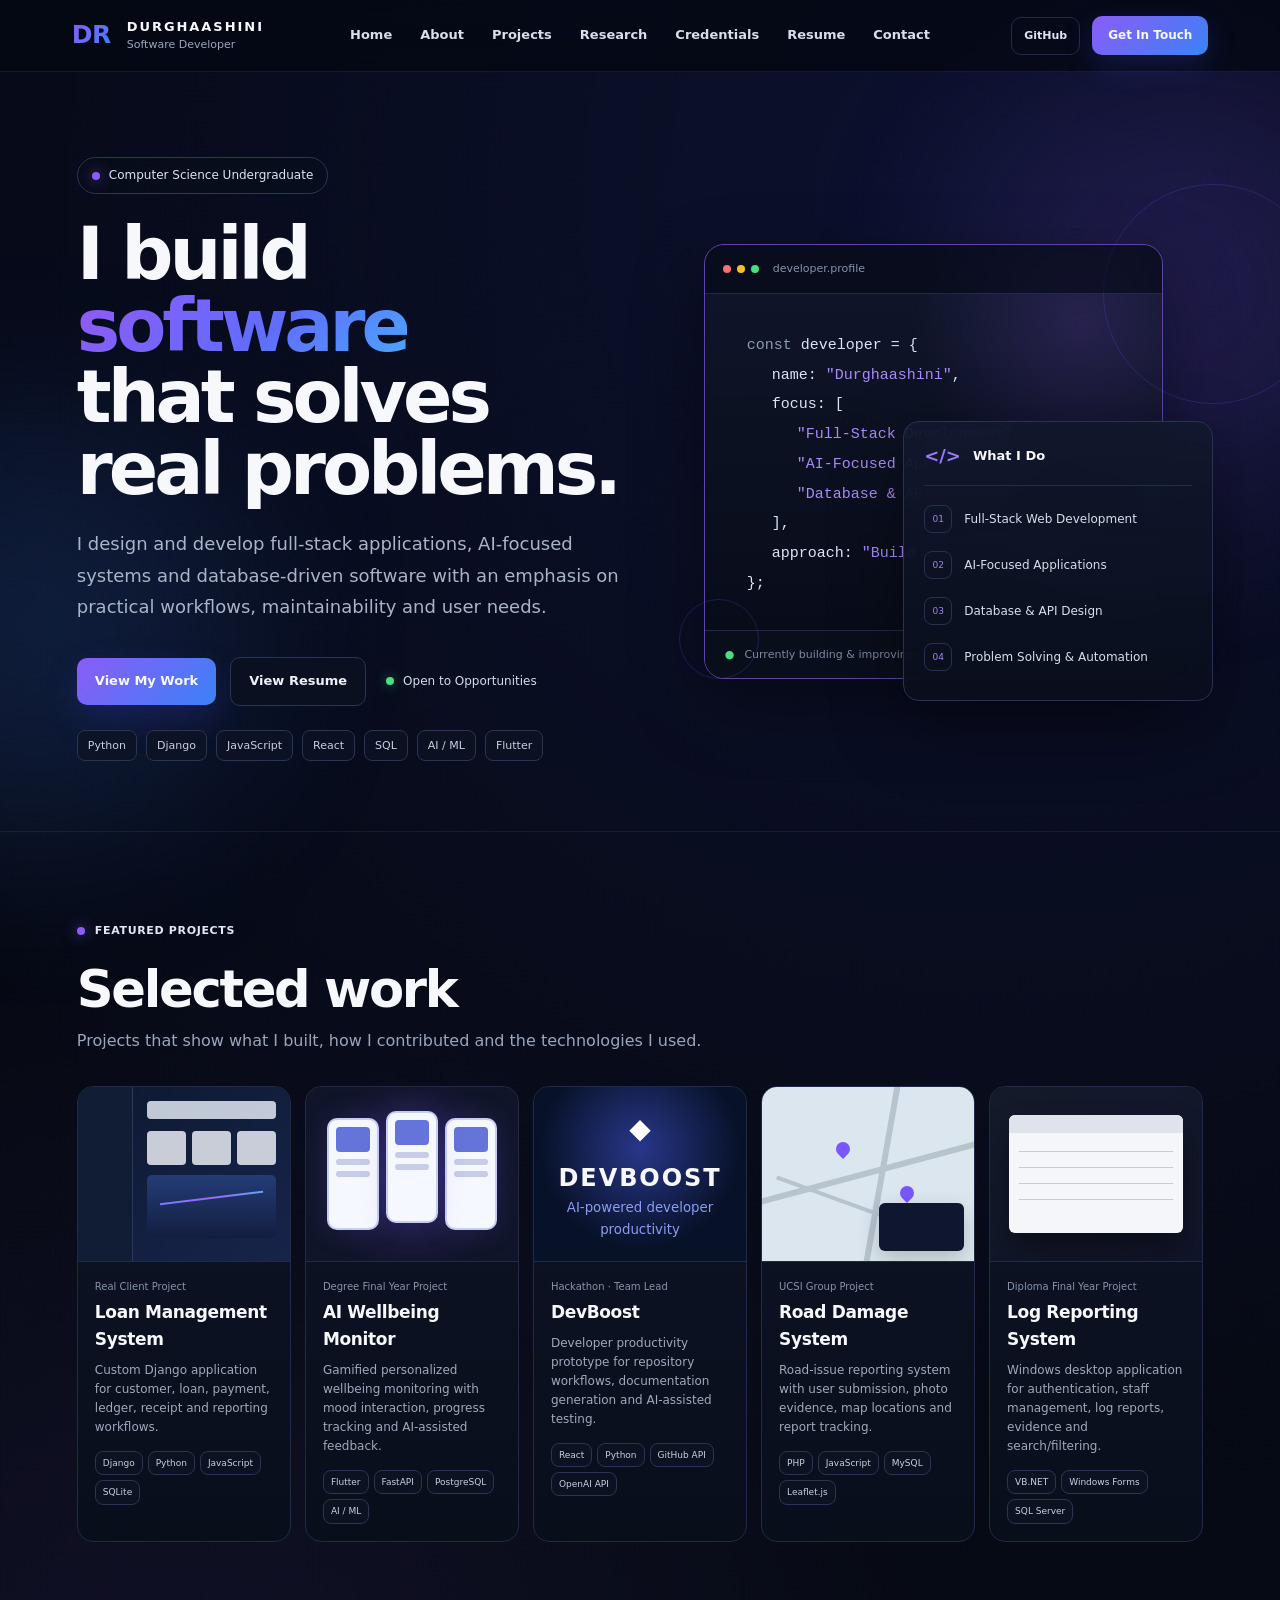
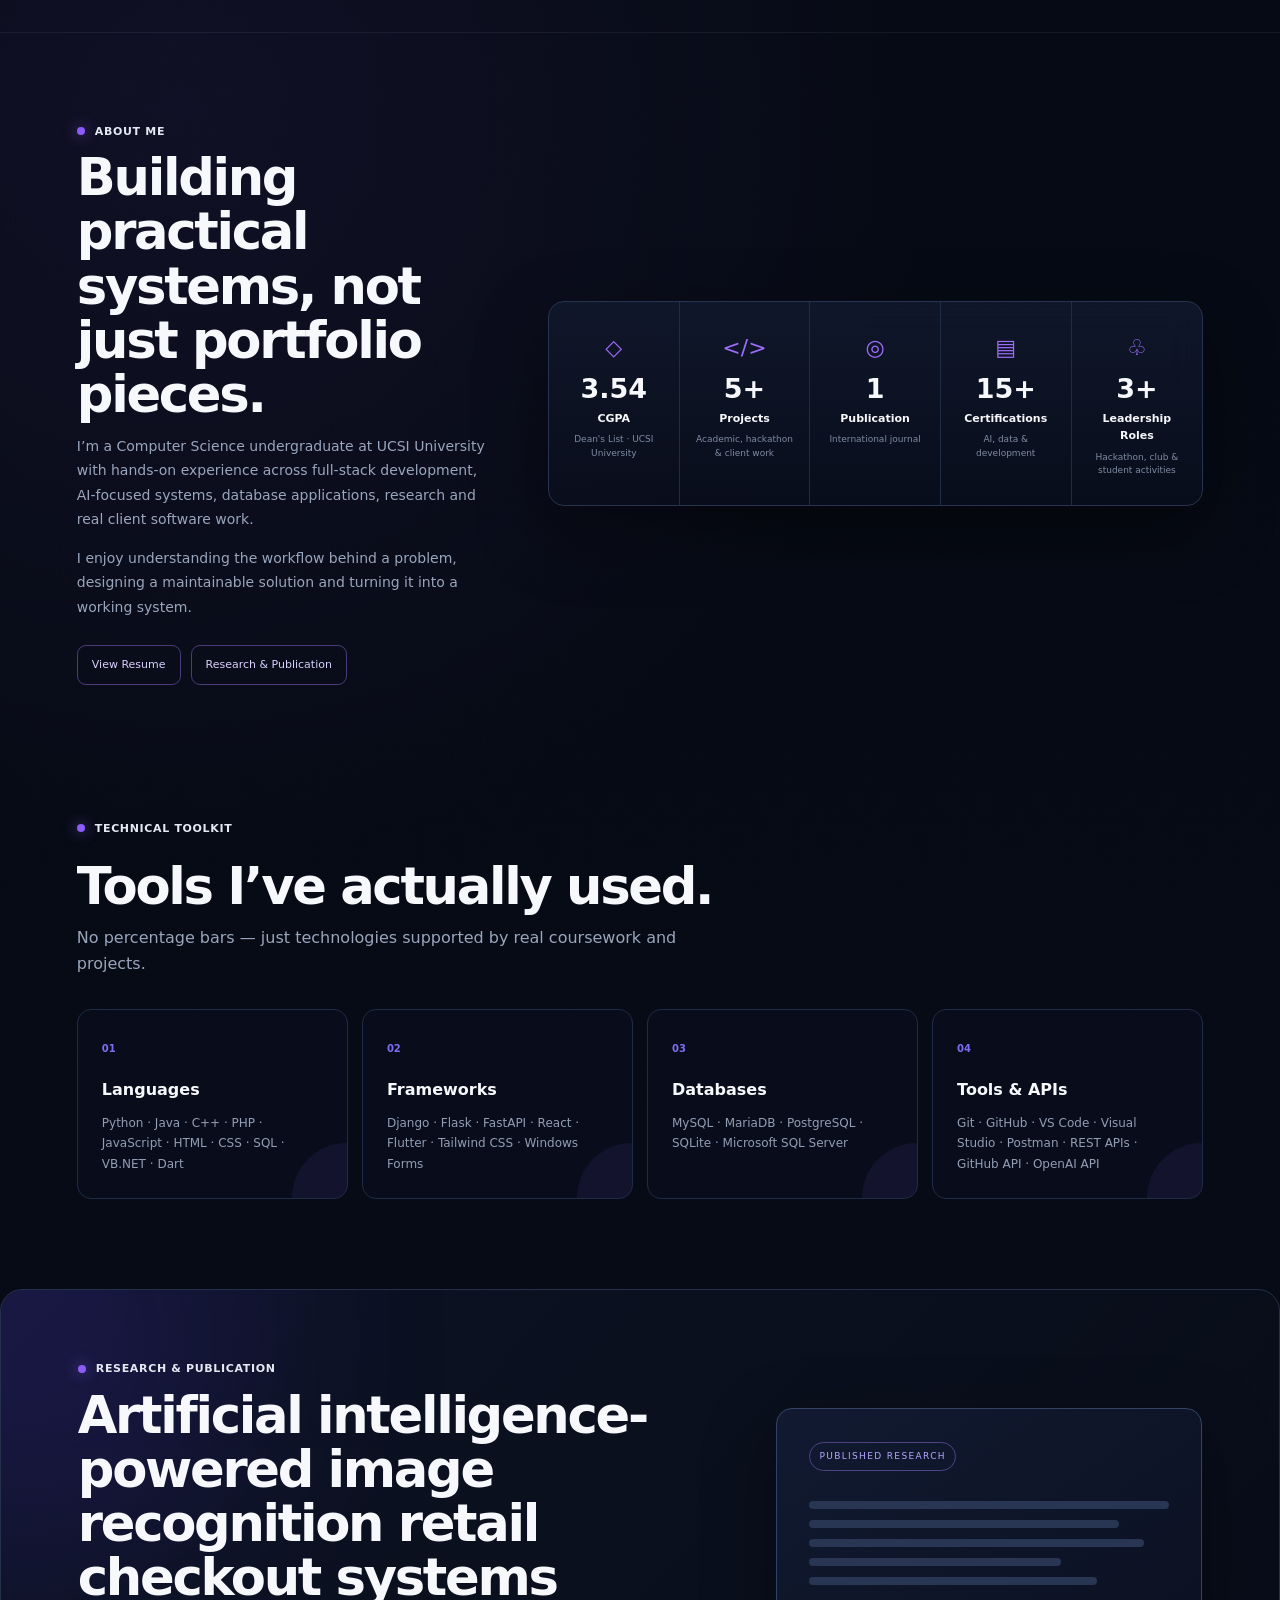
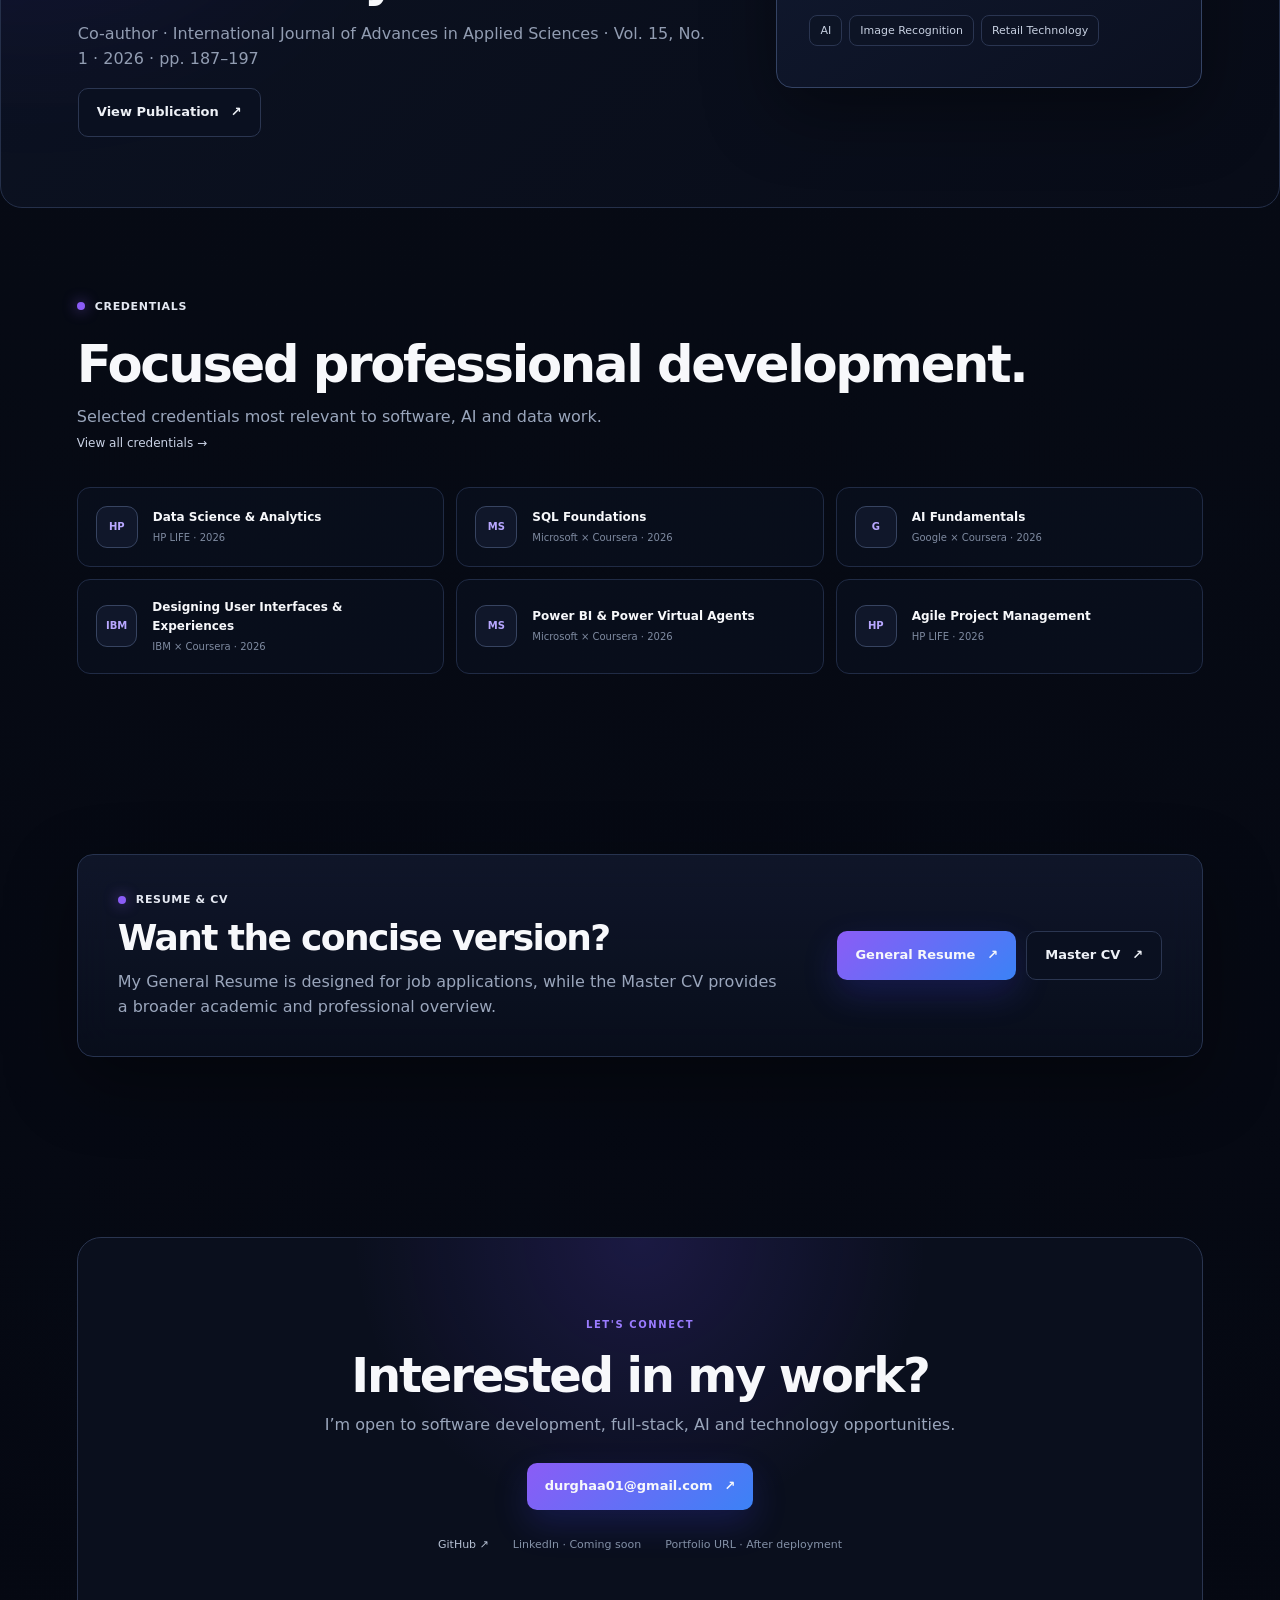
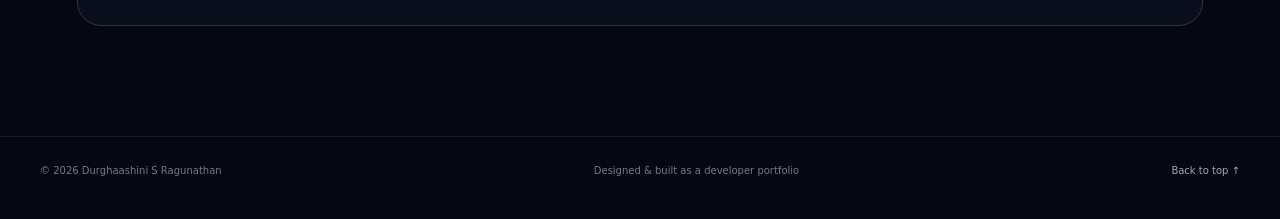
==== index.html @ 5150bbd0 "Add files via upload" ====
<!DOCTYPE html>
<html lang="en">
<head>
  <meta charset="UTF-8" />
  <meta name="viewport" content="width=device-width, initial-scale=1.0" />
  <meta name="description" content="Durghaashini S Ragunathan — software developer portfolio focused on full-stack development, AI and practical systems." />
  <title>Durghaashini S Ragunathan | Software Developer</title>
  <link rel="stylesheet" href="styles.css" />
</head>
<body>
  <div class="page-grid" aria-hidden="true"></div>
  <div class="glow glow-one" aria-hidden="true"></div>
  <div class="glow glow-two" aria-hidden="true"></div>

  <header class="site-header">
    <a class="brand" href="#top"><span class="brand-mark">DR</span><span class="brand-copy"><strong>DURGHAASHINI</strong><small>Software Developer</small></span></a>
    <button class="menu-toggle" type="button" aria-expanded="false" aria-controls="main-nav">Menu</button>
    <nav id="main-nav" class="main-nav">
      <a href="index.html#top">Home</a>
      <a href="index.html#about">About</a>
      <a href="index.html#projects">Projects</a>
      <a href="research-credentials.html">Research</a>
      <a href="research-credentials.html#credentials">Credentials</a>
      <a href="index.html#resume">Resume</a>
      <a href="index.html#contact">Contact</a>
    </nav>
    <div class="header-actions"><a class="icon-link" href="https://github.com/Durghaa01" target="_blank" rel="noreferrer">GitHub</a><a class="cta-small" href="#contact">Get In Touch</a></div>
  </header>

  <main id="top">
    <section class="hero section">
      <div class="hero-copy">
        <div class="status-pill"><span class="status-dot"></span>Computer Science Undergraduate</div>
        <h1>I build <span>software</span><br />that solves real problems.</h1>
        <p class="hero-lead">I design and develop full-stack applications, AI-focused systems and database-driven software with an emphasis on practical workflows, maintainability and user needs.</p>
        <div class="hero-actions"><a class="button primary" href="#projects">View My Work</a><a class="button secondary" href="#resume">View Resume</a><div class="availability"><span class="availability-dot"></span>Open to Opportunities</div></div>
        <div class="hero-tags"><span>Python</span><span>Django</span><span>JavaScript</span><span>React</span><span>SQL</span><span>AI / ML</span><span>Flutter</span></div>
      </div>
      <div class="hero-visual">
        <div class="terminal-card">
          <div class="terminal-bar"><div class="terminal-dots"><i></i><i></i><i></i></div><span>developer.profile</span></div>
          <div class="terminal-content"><p><span class="code-muted">const</span> developer = &#123;</p><p class="indent">name: <span class="code-string">"Durghaashini"</span>,</p><p class="indent">focus: [</p><p class="indent-2"><span class="code-string">"Full-Stack Development"</span>,</p><p class="indent-2"><span class="code-string">"AI-Focused Applications"</span>,</p><p class="indent-2"><span class="code-string">"Database & API Design"</span></p><p class="indent">],</p><p class="indent">approach: <span class="code-string">"Build for real workflows"</span></p><p>&#125;;</p></div>
          <div class="terminal-footer"><span class="terminal-prompt">●</span><span>Currently building & improving</span></div>
        </div>
        <div class="what-i-do glass-card"><div class="card-title-row"><span class="code-icon">&lt;/&gt;</span><strong>What I Do</strong></div><ul><li><span>01</span> Full-Stack Web Development</li><li><span>02</span> AI-Focused Applications</li><li><span>03</span> Database & API Design</li><li><span>04</span> Problem Solving & Automation</li></ul></div>
        <div class="mini-orbit orbit-a"></div><div class="mini-orbit orbit-b"></div>
      </div>
    </section>

    <section id="projects" class="section projects-section">
      <div class="section-kicker"><span class="dot"></span>FEATURED PROJECTS</div>
      <div class="section-title-row"><div><h2>Selected work</h2><p>Projects that show what I built, how I contributed and the technologies I used.</p></div></div>
      <div class="project-strip">
        <article class="project-card featured-card">
          <a class="card-overlay" href="loan-management-case-study.html" aria-label="Open Loan Management System case study"></a><div class="project-preview dashboard-preview"><div class="mock-sidebar"></div><div class="mock-main"><div class="mock-topbar"></div><div class="mock-row"><span></span><span></span><span></span></div><div class="mock-chart"></div></div></div><div class="project-body"><div class="project-type">Real Client Project</div><h3>Loan Management System</h3><p>Custom Django application for customer, loan, payment, ledger, receipt and reporting workflows.</p><div class="chips"><span>Django</span><span>Python</span><span>JavaScript</span><span>SQLite</span></div></div></article>
        <article class="project-card">
          <a class="card-overlay" href="fyp-wellbeing-case-study.html" aria-label="Open AI Wellbeing Monitor case study"></a><div class="project-preview mobile-preview"><div class="phone one"><div></div><span></span><span></span></div><div class="phone two"><div></div><span></span><span></span></div><div class="phone three"><div></div><span></span><span></span></div></div><div class="project-body"><div class="project-type">Degree Final Year Project</div><h3>AI Wellbeing Monitor</h3>
<p>Gamified personalized wellbeing monitoring with mood interaction, progress tracking and AI-assisted feedback.</p><div class="chips"><span>Flutter</span><span>FastAPI</span><span>PostgreSQL</span><span>AI / ML</span></div></div></article>
        <article class="project-card">
          <a class="card-overlay" href="devboost-case-study.html" aria-label="Open DevBoost case study"></a><div class="project-preview devboost-preview"><span class="rocket">◆</span><strong>DEVBOOST</strong><small>AI-powered developer productivity</small></div><div class="project-body"><div class="project-type">Hackathon · Team Lead</div><h3>DevBoost</h3><p>Developer productivity prototype for repository workflows, documentation generation and AI-assisted testing.</p><div class="chips"><span>React</span><span>Python</span><span>GitHub API</span><span>OpenAI API</span></div></div></article>
        <article class="project-card">
          <a class="card-overlay" href="road-damage-case-study.html" aria-label="Open Road Damage System case study"></a><div class="project-preview map-preview"><div class="road r1"></div><div class="road r2"></div><div class="road r3"></div><div class="pin p1"></div><div class="pin p2"></div><div class="map-panel"></div></div><div class="project-body"><div class="project-type">UCSI Group Project</div><h3>Road Damage System</h3><p>Road-issue reporting system with user submission, photo evidence, map locations and report tracking.</p><div class="chips"><span>PHP</span><span>JavaScript</span><span>MySQL</span><span>Leaflet.js</span></div></div></article>
        <article class="project-card">
          <a class="card-overlay" href="log-reporting-case-study.html" aria-label="Open Log Reporting System case study"></a><div class="project-preview desktop-preview"><div class="window"><div class="window-top"></div><div class="window-table"><i></i><i></i><i></i><i></i></div></div></div><div class="project-body"><div class="project-type">Diploma Final Year Project</div><h3>Log Reporting System</h3><p>Windows desktop application for authentication, staff management, log reports, evidence and search/filtering.</p><div class="chips"><span>VB.NET</span><span>Windows Forms</span><span>SQL Server</span></div></div></article>
      </div>
    </section>

    <section id="about" class="section about-section"><div class="about-copy"><div class="section-kicker"><span class="dot"></span>ABOUT ME</div><h2>Building practical systems, not just portfolio pieces.</h2><p>I’m a Computer Science undergraduate at UCSI University with hands-on experience across full-stack development, AI-focused systems, database applications, research and real client software work.</p><p>I enjoy understanding the workflow behind a problem, designing a maintainable solution and turning it into a working system.</p><div class="about-actions"><a class="outline-link" href="#resume">View Resume</a><a class="outline-link" href="research-credentials.html">Research & Publication</a></div></div><div class="stats-panel glass-card"><div class="stat"><span class="stat-icon">◇</span><strong>3.54</strong><b>CGPA</b><small>Dean's List · UCSI University</small></div><div class="stat"><span class="stat-icon">&lt;/&gt;</span><strong>5+</strong><b>Projects</b><small>Academic, hackathon & client work</small></div><div class="stat"><span class="stat-icon">◎</span><strong>1</strong><b>Publication</b><small>International journal</small></div><div class="stat"><span class="stat-icon">▤</span><strong>15+</strong><b>Certifications</b><small>AI, data & development</small></div><div class="stat"><span class="stat-icon">♧</span><strong>3+</strong><b>Leadership Roles</b><small>Hackathon, club & student activities</small></div></div></section>

    <section class="section skills-section"><div class="section-kicker"><span class="dot"></span>TECHNICAL TOOLKIT</div><div class="section-title-row"><div><h2>Tools I’ve actually used.</h2><p>No percentage bars — just technologies supported by real coursework and projects.</p></div></div><div class="skill-grid"><article class="skill-card"><span class="skill-number">01</span><h3>Languages</h3><p>Python · Java · C++ · PHP · JavaScript · HTML · CSS · SQL · VB.NET · Dart</p></article><article class="skill-card"><span class="skill-number">02</span><h3>Frameworks</h3><p>Django · Flask · FastAPI · React · Flutter · Tailwind CSS · Windows Forms</p></article><article class="skill-card"><span class="skill-number">03</span><h3>Databases</h3><p>MySQL · MariaDB · PostgreSQL · SQLite · Microsoft SQL Server</p></article><article class="skill-card"><span class="skill-number">04</span><h3>Tools & APIs</h3><p>Git · GitHub · VS Code · Visual Studio · Postman · REST APIs · GitHub API · OpenAI API</p></article></div></section>

    <section id="research" class="section research-section"><div class="research-glow"></div><div class="research-copy"><div class="section-kicker"><span class="dot"></span>RESEARCH & PUBLICATION</div><h2>Artificial intelligence-powered image recognition retail checkout systems</h2><p>Co-author · International Journal of Advances in Applied Sciences · Vol. 15, No. 1 · 2026 · pp. 187–197</p><a class="button secondary" href="https://doi.org/10.11591/ijaas.v15.i1.pp187-197" target="_blank" rel="noreferrer">View Publication <span>↗</span></a></div><div class="research-card"><span class="paper-label">PUBLISHED RESEARCH</span><div class="paper-lines"><i></i><i></i><i></i><i></i><i></i></div><div class="paper-meta"><span>AI</span><span>Image Recognition</span><span>Retail Technology</span></div></div></section>

    <section id="credentials" class="section credentials-section"><div class="section-kicker"><span class="dot"></span>CREDENTIALS</div><div class="section-title-row"><div><h2>Focused professional development.</h2><p>Selected credentials most relevant to software, AI and data work.</p><a class="text-link" href="research-credentials.html">View all credentials →</a></div></div><div class="credential-grid"><article><span class="credential-mark">HP</span><div><strong>Data Science & Analytics</strong><small>HP LIFE · 2026</small></div></article><article><span class="credential-mark">MS</span><div><strong>SQL Foundations</strong><small>Microsoft × Coursera · 2026</small></div></article><article><span class="credential-mark">G</span><div><strong>AI Fundamentals</strong><small>Google × Coursera · 2026</small></div></article><article><span class="credential-mark">IBM</span><div><strong>Designing User Interfaces & Experiences</strong><small>IBM × Coursera · 2026</small></div></article><article><span class="credential-mark">MS</span><div><strong>Power BI & Power Virtual Agents</strong><small>Microsoft × Coursera · 2026</small></div></article><article><span class="credential-mark">HP</span><div><strong>Agile Project Management</strong><small>HP LIFE · 2026</small></div></article></div></section>

    <section id="resume" class="section resume-section"><div class="resume-panel glass-card"><div><div class="section-kicker"><span class="dot"></span>RESUME & CV</div><h2>Want the concise version?</h2><p>My General Resume is designed for job applications, while the Master CV provides a broader academic and professional overview.</p></div><div class="resume-actions"><a class="button primary" href="assets/Durghaashini-General-Resume.pdf" target="_blank" rel="noreferrer">General Resume <span>↗</span></a><a class="button secondary" href="assets/Durghaashini-Master-CV.pdf" target="_blank" rel="noreferrer">Master CV <span>↗</span></a></div></div></section>

    <section id="contact" class="section contact-section"><div class="contact-card"><span class="contact-kicker">LET'S CONNECT</span><h2>Interested in my work?</h2><p>I’m open to software development, full-stack, AI and technology opportunities.</p><a class="button primary" href="mailto:durghaa01@gmail.com">durghaa01@gmail.com <span>↗</span></a><div class="contact-links"><a href="https://github.com/Durghaa01" target="_blank" rel="noreferrer">GitHub ↗</a><span>LinkedIn · Coming soon</span><span>Portfolio URL · After deployment</span></div></div></section>
  </main>
  <footer><span>© 2026 Durghaashini S Ragunathan</span><span>Designed & built as a developer portfolio</span><a href="#top">Back to top ↑</a></footer>
  <script src="script.js"></script>
</body>
</html>
---- styles.css ----
:root{--bg:#060914;--panel:#0d1425;--line:#202b45;--text:#f7f8fb;--muted:#9aa6bc;--purple:#8b5cf6;--blue:#3b82f6;--green:#4ade80;--shadow:0 25px 70px rgba(0,0,0,.38)}
*{box-sizing:border-box}html{scroll-behavior:smooth}body{margin:0;min-height:100vh;color:var(--text);background:radial-gradient(circle at 78% 4%,rgba(65,83,255,.12),transparent 26%),radial-gradient(circle at 14% 34%,rgba(139,92,246,.08),transparent 22%),linear-gradient(180deg,#050812 0%,#070b15 55%,#050812 100%);font-family:Inter,ui-sans-serif,system-ui,-apple-system,BlinkMacSystemFont,"Segoe UI",sans-serif;line-height:1.6;overflow-x:hidden}a{color:inherit}::selection{background:rgba(139,92,246,.35)}
.page-grid{position:fixed;inset:0;pointer-events:none;opacity:.22;z-index:-3;background-image:linear-gradient(rgba(255,255,255,.025) 1px,transparent 1px),linear-gradient(90deg,rgba(255,255,255,.025) 1px,transparent 1px);background-size:44px 44px;mask-image:linear-gradient(to bottom,transparent,#000 18%,#000 75%,transparent)}.glow{position:fixed;width:420px;height:420px;border-radius:50%;filter:blur(100px);opacity:.16;z-index:-2;pointer-events:none}.glow-one{right:-120px;top:80px;background:var(--purple)}.glow-two{left:-180px;bottom:60px;background:var(--blue)}
.site-header{position:sticky;top:0;z-index:50;display:grid;grid-template-columns:1fr auto 1fr;align-items:center;gap:28px;padding:16px clamp(24px,5.6vw,90px);background:rgba(5,8,18,.78);backdrop-filter:blur(20px);border-bottom:1px solid rgba(148,163,184,.12)}.brand{display:flex;align-items:center;gap:12px;text-decoration:none;width:max-content}.brand-mark{font-weight:900;font-size:25px;letter-spacing:-.08em;background:linear-gradient(135deg,var(--purple),var(--blue));-webkit-background-clip:text;background-clip:text;color:transparent}.brand-copy{display:flex;flex-direction:column;line-height:1.1}.brand-copy strong{font-size:13px;letter-spacing:.15em}.brand-copy small{font-size:11px;color:var(--muted);margin-top:5px}.main-nav{display:flex;align-items:center;gap:28px}.main-nav a{position:relative;text-decoration:none;color:#d9deea;font-size:13px;font-weight:600}.main-nav a:hover,.main-nav a.active{color:#fff}.main-nav a.active::after{content:"";position:absolute;left:0;right:0;bottom:-17px;height:2px;border-radius:2px;background:linear-gradient(90deg,var(--purple),var(--blue))}.header-actions{display:flex;justify-content:flex-end;align-items:center;gap:12px}.icon-link{width:38px;height:38px;border:1px solid var(--line);border-radius:10px;display:grid;place-items:center;text-decoration:none;color:#dce3f2;font-size:11px;font-weight:800}.cta-small{padding:10px 16px;border-radius:10px;text-decoration:none;font-size:12px;font-weight:700;background:linear-gradient(135deg,var(--purple),var(--blue));box-shadow:0 10px 30px rgba(74,92,255,.2)}.menu-toggle{display:none;color:#fff;background:transparent;border:1px solid var(--line);border-radius:9px;padding:8px 12px}
.section{max-width:1400px;margin:auto;padding:90px clamp(24px,6vw,96px)}.hero{min-height:720px;display:grid;grid-template-columns:minmax(0,1.05fr) minmax(440px,.95fr);gap:75px;align-items:center;padding-top:85px;padding-bottom:70px}.status-pill{width:max-content;display:flex;align-items:center;gap:9px;border:1px solid #2c3854;border-radius:999px;padding:8px 14px;color:#dce4f4;font-size:12px;background:rgba(10,15,29,.58)}.status-dot,.availability-dot,.dot{display:inline-block;width:8px;height:8px;border-radius:50%;background:var(--purple);box-shadow:0 0 14px rgba(139,92,246,.75)}.availability-dot{background:var(--green);box-shadow:0 0 12px rgba(74,222,128,.5)}.hero h1{font-size:clamp(55px,5.7vw,88px);line-height:.98;letter-spacing:-.055em;max-width:840px;margin:24px 0;font-weight:850}.hero h1 span{background:linear-gradient(135deg,#8b5cf6 10%,#606dff 58%,#4aa8ff);-webkit-background-clip:text;background-clip:text;color:transparent}.hero-lead{max-width:680px;font-size:18px;line-height:1.75;color:#aab4c7;margin:0}.hero-actions{display:flex;align-items:center;flex-wrap:wrap;gap:14px;margin:34px 0 24px}.button{display:inline-flex;align-items:center;gap:12px;justify-content:center;padding:13px 18px;border-radius:10px;text-decoration:none;font-size:13px;font-weight:750;transition:.25s ease}.button:hover{transform:translateY(-2px)}.button.primary{background:linear-gradient(135deg,var(--purple),var(--blue));box-shadow:0 14px 35px rgba(70,70,255,.2)}.button.secondary{border:1px solid #2b3651;background:#0a1020;color:#eef1f7}.availability{display:flex;align-items:center;gap:9px;margin-left:6px;font-size:12px;color:#d6dceb}.hero-tags{display:flex;gap:9px;flex-wrap:wrap}.hero-tags span,.chips span,.paper-meta span{border:1px solid #2a3551;background:rgba(13,20,37,.78);border-radius:8px;padding:6px 10px;font-size:11px;color:#c7d0e1}
.hero-visual{position:relative;min-height:520px}.terminal-card{position:absolute;inset:45px 40px 40px 0;border:1px solid #5c45a6;border-radius:20px;background:linear-gradient(180deg,rgba(17,23,43,.94),rgba(7,11,23,.98));box-shadow:var(--shadow),inset 0 1px rgba(255,255,255,.04);overflow:hidden}.terminal-card::before{content:"";position:absolute;inset:0;background:radial-gradient(circle at 82% 18%,rgba(139,92,246,.18),transparent 32%),linear-gradient(135deg,transparent 65%,rgba(59,130,246,.07));pointer-events:none}.terminal-bar{position:relative;z-index:1;display:flex;align-items:center;gap:14px;padding:15px 18px;border-bottom:1px solid #202c46;background:rgba(4,8,20,.6);font-size:11px;color:#8794aa}.terminal-dots{display:flex;gap:6px}.terminal-dots i{width:8px;height:8px;border-radius:50%;display:block;background:#33405b}.terminal-dots i:nth-child(1){background:#f87171}.terminal-dots i:nth-child(2){background:#fbbf24}.terminal-dots i:nth-child(3){background:#4ade80}.terminal-content{position:relative;z-index:1;padding:36px 42px;color:#dbe5f7;font:500 15px/1.85 ui-monospace,SFMono-Regular,Menlo,Consolas,monospace}.terminal-content p{margin:2px 0}.indent{padding-left:25px}.indent-2{padding-left:50px}.code-muted{color:#8c9bb7}.code-string{color:#a78bfa}.terminal-footer{position:absolute;left:0;right:0;bottom:0;padding:15px 20px;border-top:1px solid #202c46;background:#090e1b;color:#7d8aa1;font-size:11px;display:flex;gap:10px}.terminal-prompt{color:var(--green)}.what-i-do{position:absolute;right:-10px;bottom:18px;width:310px;padding:20px;z-index:2}.glass-card{background:linear-gradient(180deg,rgba(17,24,44,.9),rgba(9,14,28,.88));border:1px solid #27334f;border-radius:16px;box-shadow:var(--shadow);backdrop-filter:blur(18px)}.card-title-row{display:flex;align-items:center;gap:12px;padding-bottom:14px;border-bottom:1px solid #222c43;font-size:13px}.code-icon{font-size:18px;color:#9b79ff;font-weight:900}.what-i-do ul{list-style:none;padding:10px 0 0;margin:0}.what-i-do li{display:flex;align-items:center;gap:12px;padding:9px 0;font-size:12px;color:#d8deea}.what-i-do li span{display:grid;place-items:center;width:28px;height:28px;border-radius:8px;border:1px solid #26324d;color:#9d87ef;font-size:9px}.mini-orbit{position:absolute;border:1px solid rgba(121,82,255,.22);border-radius:50%;pointer-events:none}.orbit-a{width:220px;height:220px;right:-120px;top:-15px}.orbit-b{width:80px;height:80px;left:-25px;bottom:40px}
.section-kicker{display:flex;align-items:center;gap:10px;color:#e4e8f2;font-size:11px;font-weight:800;letter-spacing:.06em}.section-title-row{display:flex;justify-content:space-between;gap:40px;align-items:end;margin:12px 0 32px}.section-title-row h2,.about-copy h2,.research-copy h2,.resume-panel h2,.contact-card h2{font-size:clamp(34px,4vw,54px);line-height:1.06;letter-spacing:-.045em;margin:10px 0 12px}.section-title-row p,.about-copy p,.resume-panel p,.contact-card p{color:var(--muted);max-width:660px;margin:0}.text-link{font-size:12px;text-decoration:none;color:#c9d2e5;white-space:nowrap}.text-link span{color:#a78bfa}.projects-section{border-top:1px solid rgba(148,163,184,.10)}.project-strip{display:grid;grid-template-columns:repeat(5,minmax(250px,1fr));gap:14px;overflow-x:auto;padding-bottom:12px;scrollbar-color:#34415f transparent}.project-card{min-width:0;border:1px solid #202b45;border-radius:16px;overflow:hidden;background:linear-gradient(180deg,#0d1425,#090e1b);transition:.25s ease}.project-card:hover{transform:translateY(-5px);border-color:#3d4f79;box-shadow:0 20px 50px rgba(0,0,0,.3)}.project-preview{height:175px;position:relative;overflow:hidden;border-bottom:1px solid #202b45;background:#0d1424}.project-body{padding:17px}.project-type{font-size:10px;color:#8794aa;margin-bottom:4px}.project-body h3{font-size:17px;margin:0 0 8px;letter-spacing:-.02em}.project-body p{font-size:12px;line-height:1.58;color:#9fa9bb;margin:0;min-height:57px}.chips{display:flex;gap:5px;flex-wrap:wrap;margin-top:14px}.chips span{padding:4px 7px;font-size:9px}
.dashboard-preview{display:flex;background:linear-gradient(145deg,#0d1930,#17244a)}.mock-sidebar{width:26%;background:#111d34;border-right:1px solid #293958}.mock-main{padding:14px;flex:1}.mock-topbar{height:18px;background:#eef4ff;border-radius:4px;opacity:.8;margin-bottom:12px}.mock-row{display:grid;grid-template-columns:repeat(3,1fr);gap:6px}.mock-row span{height:34px;border-radius:4px;background:#f7f9ff;opacity:.8}.mock-chart{height:63px;margin-top:10px;border-radius:5px;background:linear-gradient(180deg,#243c76,#121e3f);position:relative}.mock-chart:after{content:"";position:absolute;left:10%;right:10%;top:22px;height:2px;background:linear-gradient(90deg,#6e7fff,#a065ff,#5aa4ff);transform:skewY(-7deg)}.mobile-preview{display:flex;align-items:center;justify-content:center;gap:7px;background:radial-gradient(circle,#2d245f,#11152a 70%)}.phone{width:52px;height:112px;border:2px solid #c5cdf3;border-radius:10px;background:#f6f8ff;padding:7px;box-shadow:0 0 30px rgba(113,93,255,.15)}.phone.two{transform:translateY(-7px)}.phone div{height:25px;background:#6574d8;border-radius:4px;margin-bottom:7px}.phone span{display:block;height:6px;background:#c7cce8;border-radius:3px;margin:6px 0}.devboost-preview{display:flex;flex-direction:column;align-items:center;justify-content:center;background:radial-gradient(circle at 50% 35%,#28378a,#071127 65%);text-align:center}.devboost-preview strong{font-size:24px;letter-spacing:.08em}.devboost-preview small{color:#8c9cf0}.rocket{color:#fff;font-size:28px;margin-bottom:7px}.map-preview{background:#dce6ee}.road{position:absolute;background:#b7c4cd}.r1{width:120%;height:6px;left:-10%;top:48%;transform:rotate(-15deg)}.r2{width:6px;height:130%;left:55%;top:-15%;transform:rotate(10deg)}.r3{width:90%;height:4px;left:4%;top:70%;transform:rotate(20deg)}.pin{position:absolute;width:14px;height:14px;border-radius:50% 50% 50% 0;background:#7857ff;transform:rotate(-45deg)}.p1{left:35%;top:32%}.p2{left:65%;top:57%}.map-panel{position:absolute;right:10px;bottom:10px;width:85px;height:48px;border-radius:6px;background:#0e1630;box-shadow:0 8px 22px rgba(0,0,0,.2)}.desktop-preview{display:grid;place-items:center;background:linear-gradient(145deg,#141a2a,#101529)}.window{width:82%;height:68%;background:#f4f6fa;border-radius:6px;box-shadow:0 18px 30px rgba(0,0,0,.35);overflow:hidden}.window-top{height:18px;background:#dfe4ec}.window-table{padding:10px}.window-table i{display:block;height:9px;border-bottom:1px solid #c5ccd7;margin-bottom:7px}
.about-section{display:grid;grid-template-columns:.9fr 1.4fr;gap:50px;align-items:center;border-top:1px solid rgba(148,163,184,.10)}.about-copy p{font-size:14px;line-height:1.75;margin-bottom:14px}.about-actions{display:flex;gap:10px;flex-wrap:wrap;margin-top:26px}.outline-link{padding:10px 14px;border:1px solid #4b3b7b;color:#d9d1ff;border-radius:9px;text-decoration:none;font-size:11px}.stats-panel{display:grid;grid-template-columns:repeat(5,1fr);padding:0;overflow:hidden}.stat{text-align:center;padding:28px 16px;border-right:1px solid #202b45}.stat:last-child{border-right:0}.stat-icon{color:#9d6cf9;font-size:22px;display:block;margin-bottom:9px}.stat strong{font-size:27px;display:block;line-height:1.1}.stat b{font-size:11px;display:block;margin:6px 0}.stat small{font-size:9px;color:#7f8ca2;display:block;line-height:1.45}.skills-section{padding-top:45px}.skill-grid{display:grid;grid-template-columns:repeat(4,1fr);gap:14px}.skill-card{position:relative;padding:24px;border:1px solid #202b45;border-radius:14px;background:rgba(11,17,32,.64);overflow:hidden}.skill-card:after{content:"";position:absolute;width:110px;height:110px;right:-55px;bottom:-55px;border-radius:50%;background:rgba(139,92,246,.08)}.skill-number{color:#7d6df0;font-size:10px;font-weight:800}.skill-card h3{font-size:16px;margin:18px 0 10px}.skill-card p{font-size:12px;color:#929eb3;line-height:1.7;margin:0}
.research-section{position:relative;display:grid;grid-template-columns:1.2fr .8fr;gap:60px;align-items:center;border:1px solid #25304a;border-radius:22px;padding-top:70px;padding-bottom:70px;background:linear-gradient(135deg,rgba(13,20,37,.95),rgba(8,12,24,.98));overflow:hidden}.research-glow{position:absolute;width:420px;height:420px;border-radius:50%;left:-180px;top:-160px;background:#633aff;filter:blur(120px);opacity:.18}.research-copy{position:relative;z-index:1}.research-copy p{color:#929db2;max-width:700px}.research-card{position:relative;z-index:1;min-height:280px;border:1px solid #344364;border-radius:16px;padding:32px;background:linear-gradient(145deg,#111a31,#0b1020);box-shadow:var(--shadow)}.paper-label{display:inline-block;font-size:9px;letter-spacing:.15em;color:#b6a7ff;border:1px solid #514282;border-radius:999px;padding:6px 9px}.paper-lines{margin:30px 0}.paper-lines i{display:block;height:8px;background:#293653;border-radius:4px;margin:11px 0}.paper-lines i:nth-child(2){width:86%}.paper-lines i:nth-child(3){width:93%}.paper-lines i:nth-child(4){width:70%}.paper-lines i:nth-child(5){width:80%}.paper-meta{display:flex;gap:7px;flex-wrap:wrap}.credential-grid{display:grid;grid-template-columns:repeat(3,1fr);gap:12px}.credential-grid article{display:flex;align-items:center;gap:15px;padding:18px;border:1px solid #202b45;border-radius:13px;background:rgba(11,17,32,.68)}.credential-mark{width:42px;height:42px;border:1px solid #374461;border-radius:11px;display:grid;place-items:center;font-size:10px;font-weight:850;color:#b8a7ff;background:#10172a}.credential-grid strong,.credential-grid small{display:block}.credential-grid strong{font-size:12px}.credential-grid small{font-size:10px;color:#7f8ba1;margin-top:3px}.resume-panel{display:flex;justify-content:space-between;gap:45px;align-items:center;padding:36px 40px}.resume-panel h2{font-size:36px}.resume-actions{display:flex;gap:10px;flex-wrap:wrap;justify-content:flex-end}.contact-section{padding-bottom:110px}.contact-card{text-align:center;padding:72px 30px;border:1px solid #2a3550;border-radius:24px;background:radial-gradient(circle at 50% 0,rgba(111,75,255,.17),transparent 42%),#0a0f1d}.contact-kicker{font-size:10px;font-weight:850;letter-spacing:.16em;color:#9b7cff}.contact-card h2{font-size:48px;margin-top:14px}.contact-card p{margin:0 auto 25px}.contact-links{display:flex;justify-content:center;gap:24px;flex-wrap:wrap;margin-top:26px;font-size:11px;color:#8390a6}.contact-links a{text-decoration:none;color:#b6c0d3}footer{max-width:1280px;margin:auto;padding:26px 40px 40px;border-top:1px solid rgba(148,163,184,.12);display:flex;justify-content:space-between;gap:20px;font-size:10px;color:#6f7b91}footer a{text-decoration:none;color:#9ea9bd}
@media(max-width:1180px){.site-header{grid-template-columns:1fr auto}.main-nav{display:none;position:absolute;top:69px;left:18px;right:18px;padding:20px;background:#0a1020;border:1px solid #26324b;border-radius:14px;flex-direction:column;align-items:flex-start;box-shadow:var(--shadow)}.main-nav.open{display:flex}.main-nav a.active::after{display:none}.menu-toggle{display:block}.header-actions{display:none}.hero{grid-template-columns:1fr;gap:30px}.hero-visual{min-height:500px}.project-strip{grid-template-columns:repeat(5,290px)}.stats-panel{grid-template-columns:repeat(5,minmax(125px,1fr));overflow-x:auto}.skill-grid{grid-template-columns:1fr 1fr}.research-section{grid-template-columns:1fr}.credential-grid{grid-template-columns:1fr 1fr}}
@media(max-width:760px){.site-header{padding:14px 20px}.brand-copy strong{font-size:11px}.brand-copy small{font-size:9px}.section{padding:72px 22px}.hero{min-height:auto;padding-top:65px}.hero h1{font-size:52px}.hero-lead{font-size:15px}.availability{width:100%;margin-left:0}.hero-visual{min-height:430px}.terminal-card{inset:20px 0 80px}.terminal-content{padding:26px 22px;font-size:12px}.what-i-do{right:8px;bottom:0;width:270px}.project-strip{grid-template-columns:repeat(5,275px);margin-right:-22px}.section-title-row{align-items:flex-start;flex-direction:column}.about-section{grid-template-columns:1fr}.stats-panel{grid-template-columns:repeat(5,135px);margin-right:-22px}.skill-grid,.credential-grid{grid-template-columns:1fr}.research-section{border-radius:0;border-left:0;border-right:0;padding-left:22px;padding-right:22px}.resume-panel{flex-direction:column;align-items:flex-start;padding:28px 24px}.resume-actions{justify-content:flex-start}.contact-card{padding:52px 20px}.contact-card h2{font-size:38px}footer{padding:25px 22px 35px;flex-direction:column}}


/* v10 final polish */
.project-link{
  display:inline-flex;align-items:center;gap:8px;margin-top:15px;
  color:#d9d3ff;text-decoration:none;font-size:11px;font-weight:750;
}
.project-link span{color:#9f7cff;transition:transform .2s ease}
.project-link:hover span{transform:translateX(3px)}
.project-card:focus-within{outline:2px solid rgba(139,92,246,.6);outline-offset:2px}
.button:focus-visible,.main-nav a:focus-visible,.project-link:focus-visible,
.outline-link:focus-visible,.text-link:focus-visible,.cta-small:focus-visible,
.icon-link:focus-visible{
  outline:2px solid #a78bfa;outline-offset:3px
}
@media(max-width:1180px){
  .project-strip{scroll-snap-type:x proximity}
  .project-card{scroll-snap-align:start}
}
@media(max-width:760px){
  .hero-actions .button{min-width:145px}
  .hero-tags{max-width:100%}
  .what-i-do{width:min(275px,82vw)}
  .section-title-row .text-link{white-space:normal}
  .project-body p{min-height:0}
  .stats-panel{scroll-snap-type:x mandatory}
  .stat{scroll-snap-align:start}
  .contact-links{row-gap:10px}
}
@media(prefers-reduced-motion:reduce){
  html{scroll-behavior:auto}
  *,*::before,*::after{animation:none!important;transition:none!important}
}


/* v11 requested final edits */

/* Prevent the R in DR from being clipped. */
.brand-mark{
  display:inline-block;
  min-width:42px;
  padding:1px 4px 1px 0;
  letter-spacing:-0.02em;
  line-height:1.15;
  overflow:visible;
}

/* Full GitHub word instead of GH. */
.icon-link{
  width:auto;
  min-width:64px;
  padding:0 12px;
}

/* Entire project card is the link. */
.project-card{
  position:relative;
  cursor:pointer;
}
.card-overlay{
  position:absolute;
  inset:0;
  z-index:10;
  border-radius:inherit;
}
.card-overlay:focus-visible{
  outline:2px solid #a78bfa;
  outline-offset:3px;
}
.project-link{display:none!important;}

/* Display all projects normally instead of a horizontal scrolling strip. */
.project-strip{
  display:grid;
  grid-template-columns:repeat(5,minmax(0,1fr));
  gap:14px;
  overflow:visible;
  padding-bottom:0;
}

@media(max-width:1180px){
  .project-strip{
    grid-template-columns:repeat(2,minmax(0,1fr));
    overflow:visible;
    scroll-snap-type:none;
  }
  .project-card{min-width:0}
}
@media(max-width:760px){
  .project-strip{
    grid-template-columns:1fr;
    margin-right:0;
    overflow:visible;
  }
}
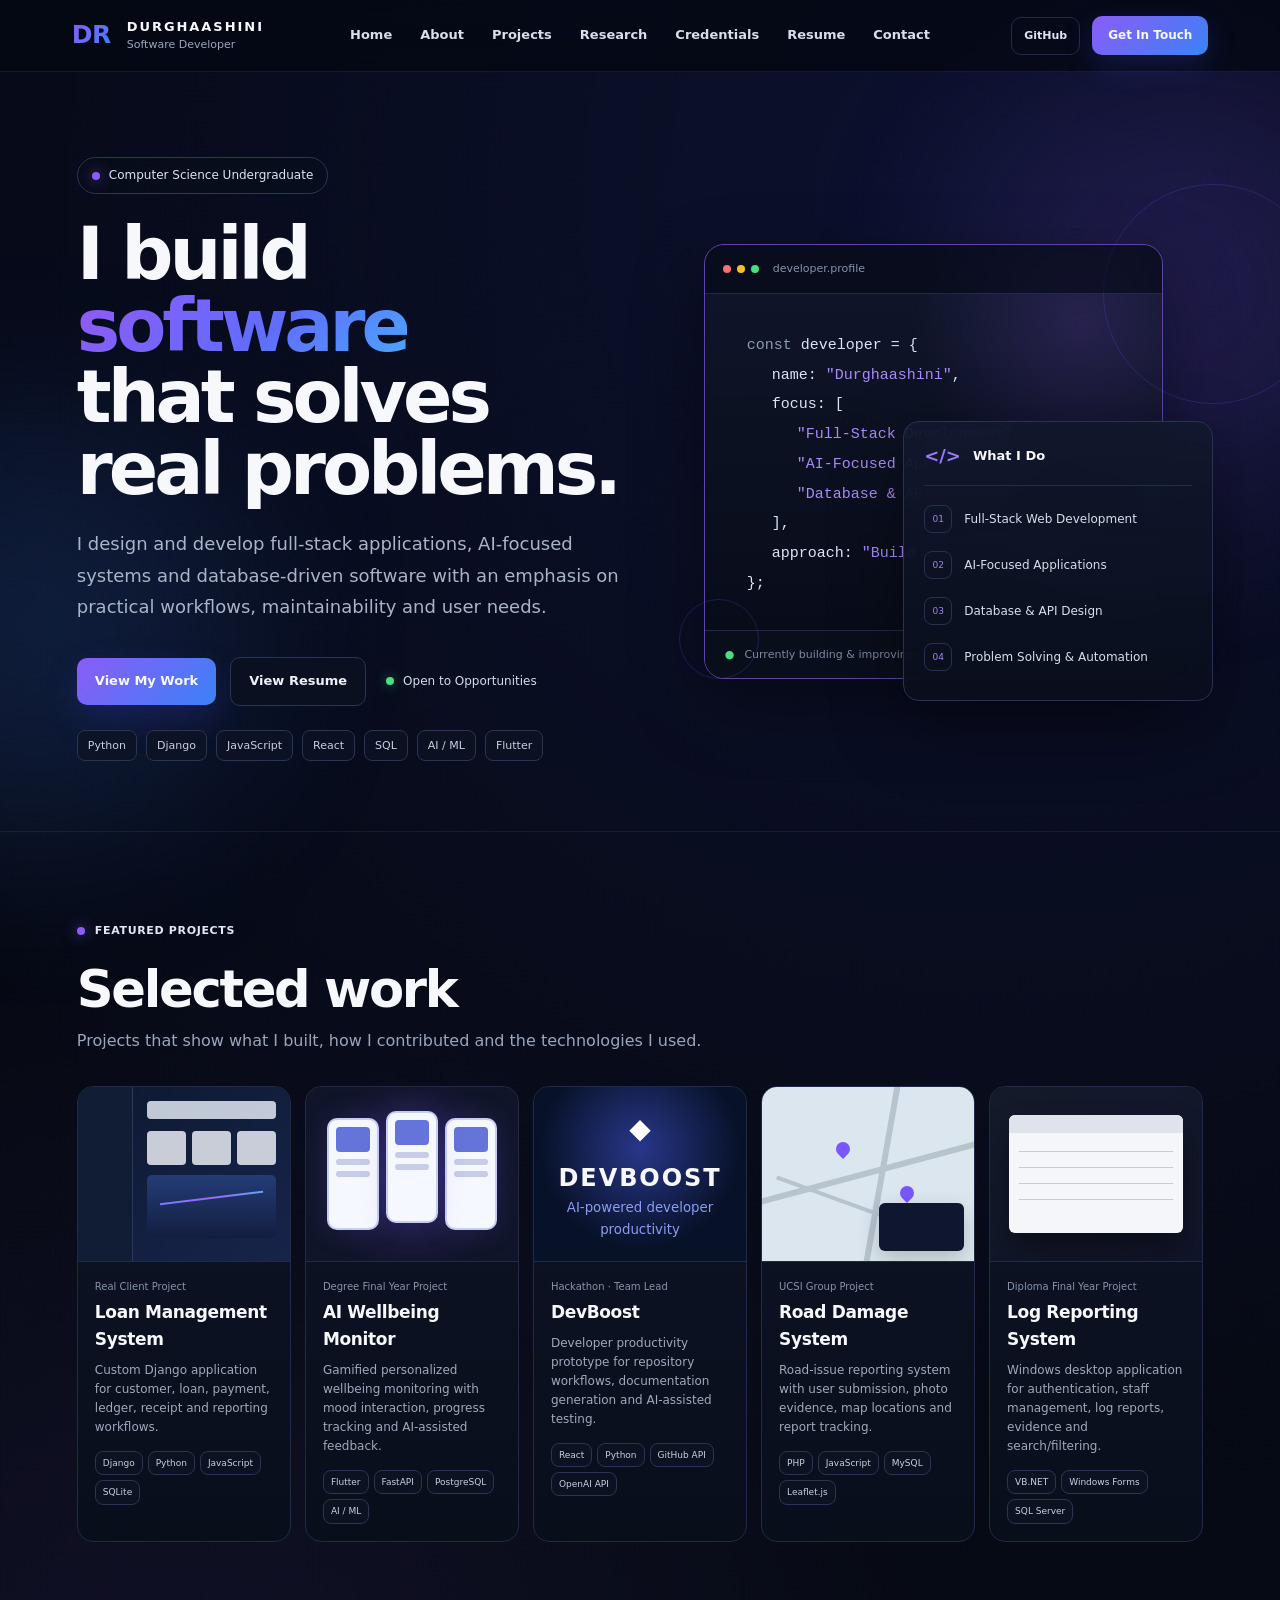
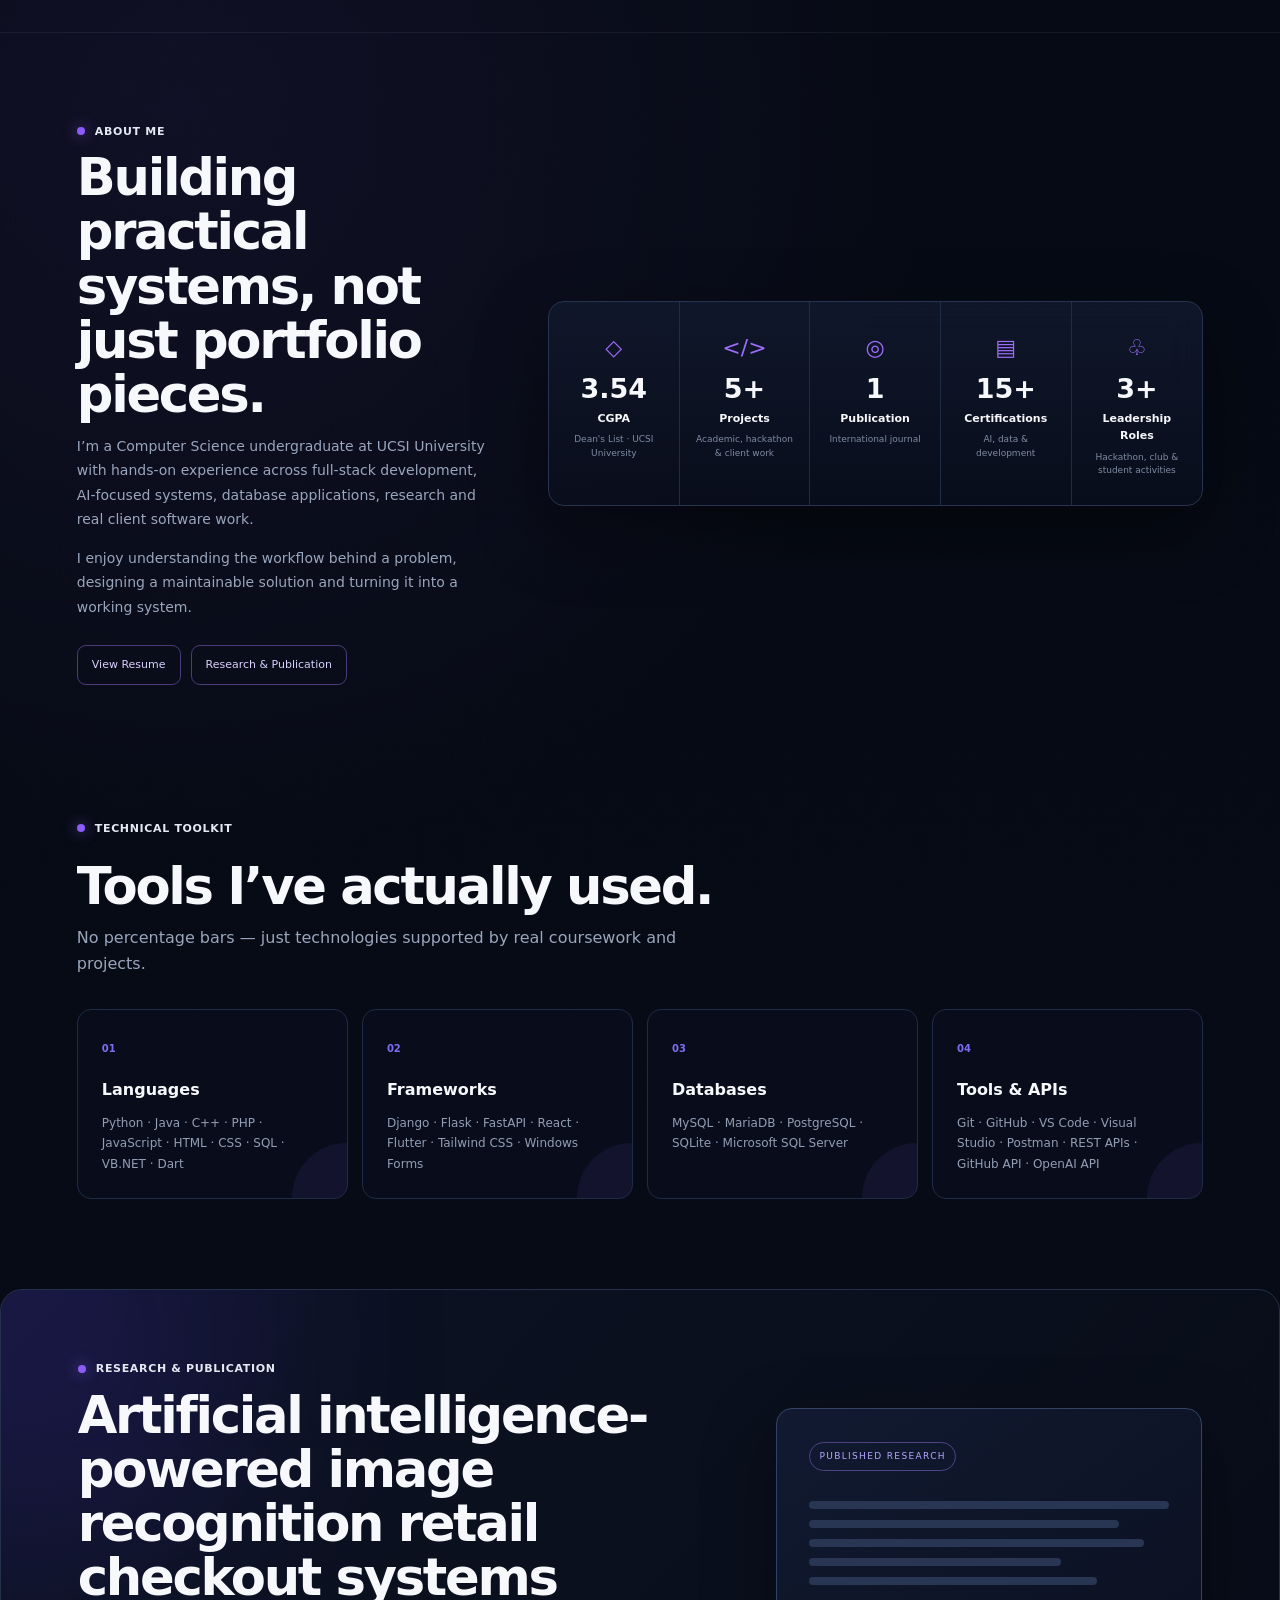
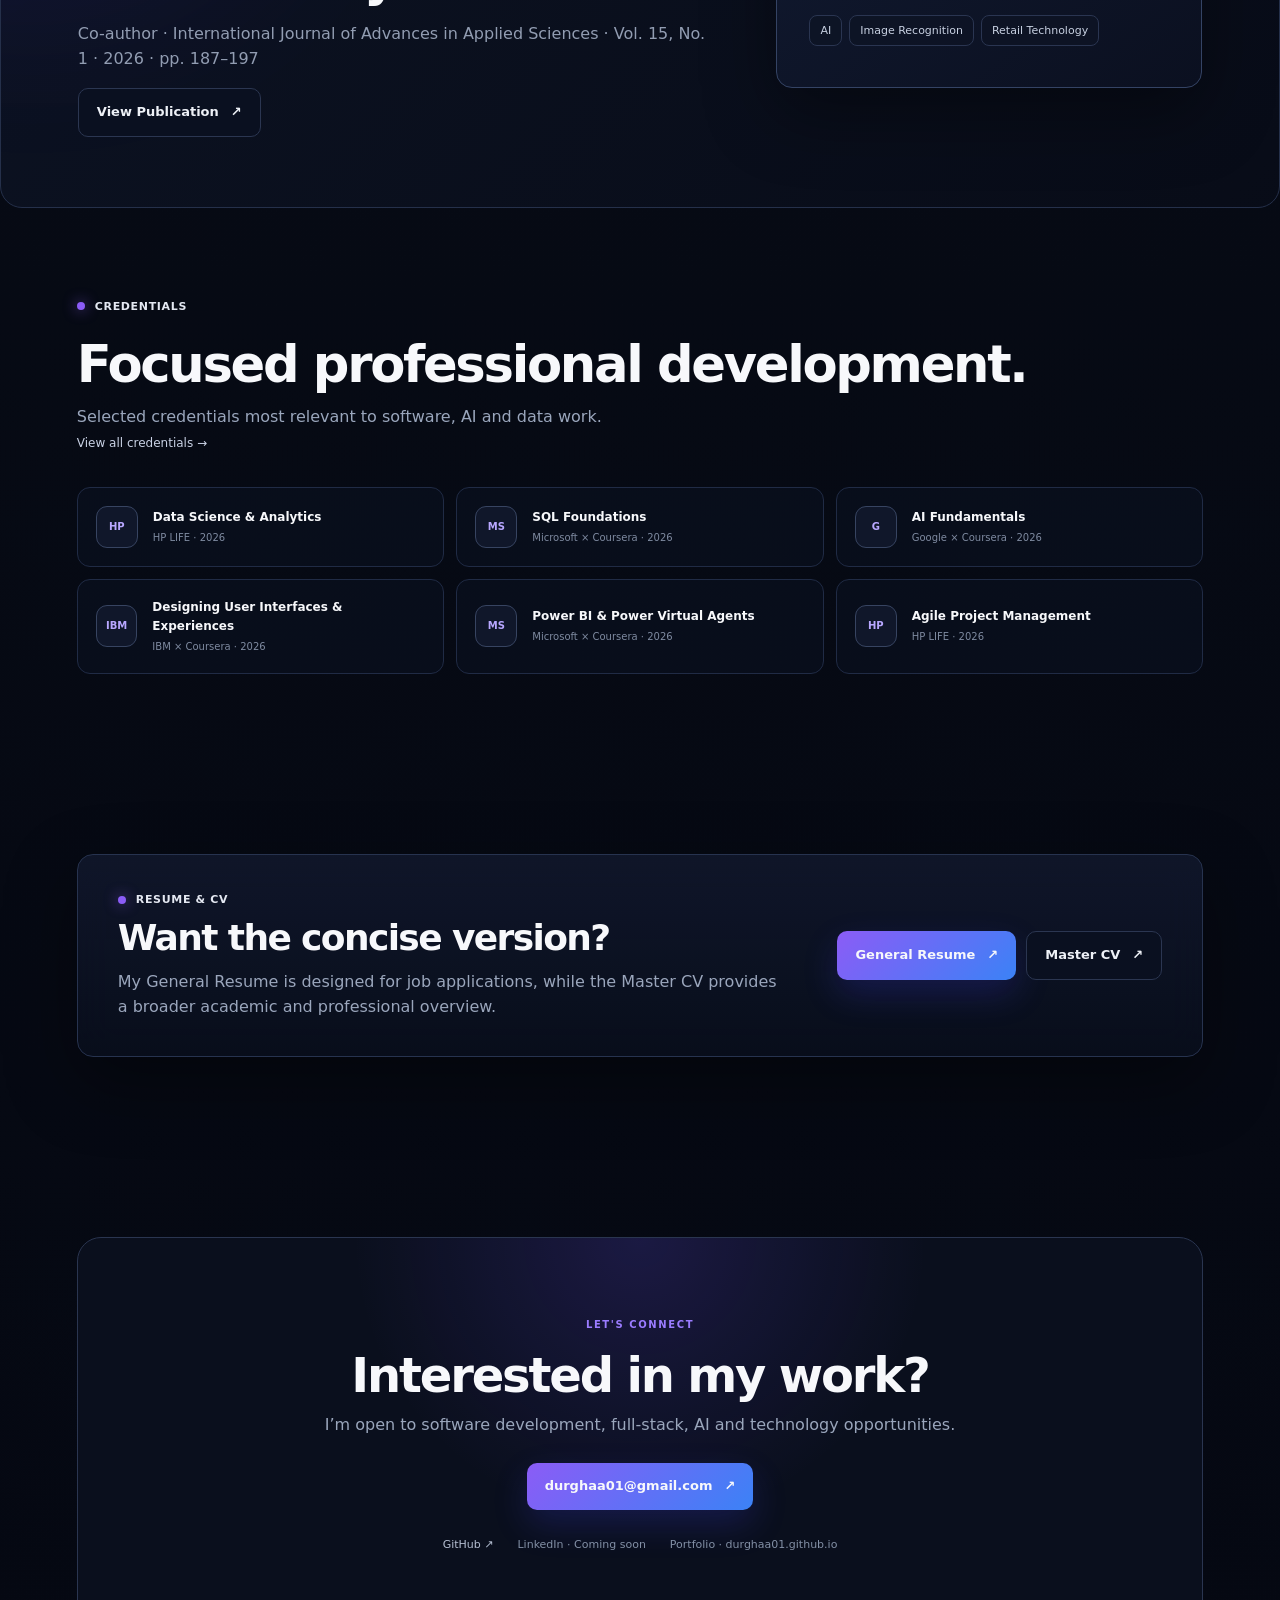
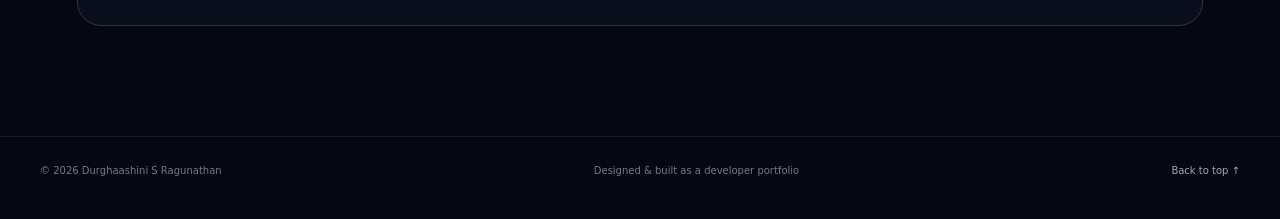
==== commit f72cf1ef: "Modify contact section and add portfolio link Updated contact section with portfolio URL and fixed f" ====
--- a/index.html
+++ b/index.html
@@ -75,7 +75,7 @@
 
     <section id="resume" class="section resume-section"><div class="resume-panel glass-card"><div><div class="section-kicker"><span class="dot"></span>RESUME & CV</div><h2>Want the concise version?</h2><p>My General Resume is designed for job applications, while the Master CV provides a broader academic and professional overview.</p></div><div class="resume-actions"><a class="button primary" href="assets/Durghaashini-General-Resume.pdf" target="_blank" rel="noreferrer">General Resume <span>↗</span></a><a class="button secondary" href="assets/Durghaashini-Master-CV.pdf" target="_blank" rel="noreferrer">Master CV <span>↗</span></a></div></div></section>
 
-    <section id="contact" class="section contact-section"><div class="contact-card"><span class="contact-kicker">LET'S CONNECT</span><h2>Interested in my work?</h2><p>I’m open to software development, full-stack, AI and technology opportunities.</p><a class="button primary" href="mailto:durghaa01@gmail.com">durghaa01@gmail.com <span>↗</span></a><div class="contact-links"><a href="https://github.com/Durghaa01" target="_blank" rel="noreferrer">GitHub ↗</a><span>LinkedIn · Coming soon</span><span>Portfolio URL · After deployment</span></div></div></section>
+    <section id="contact" class="section contact-section"><div class="contact-card"><span class="contact-kicker">LET'S CONNECT</span><h2>Interested in my work?</h2><p>I’m open to software development, full-stack, AI and technology opportunities.</p><a class="button primary" href="mailto:durghaa01@gmail.com">durghaa01@gmail.com <span>↗</span></a><div class="contact-links"><a href="https://github.com/Durghaa01" target="_blank" rel="noreferrer">GitHub ↗</a><span>LinkedIn · Coming soon</span><span>Portfolio · durghaa01.github.io</span></div></div></section>
   </main>
   <footer><span>© 2026 Durghaashini S Ragunathan</span><span>Designed & built as a developer portfolio</span><a href="#top">Back to top ↑</a></footer>
   <script src="script.js"></script>
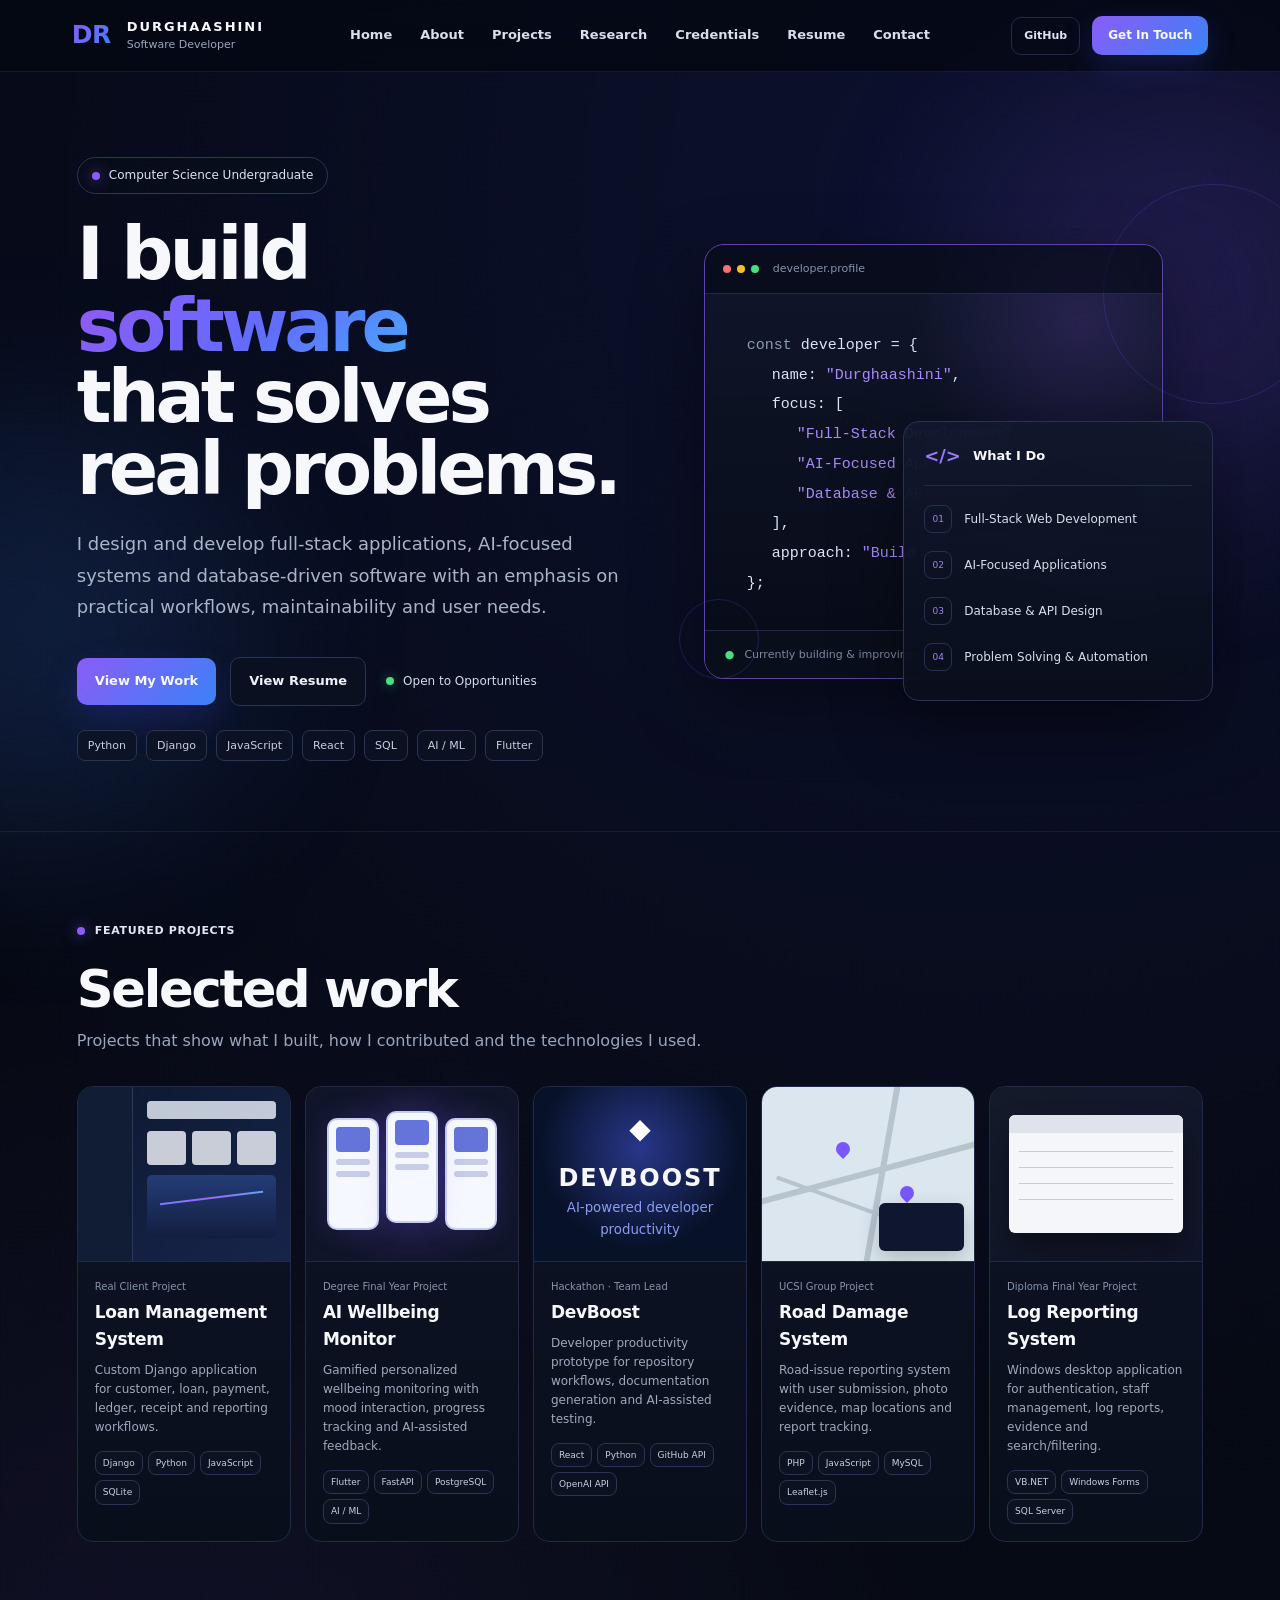
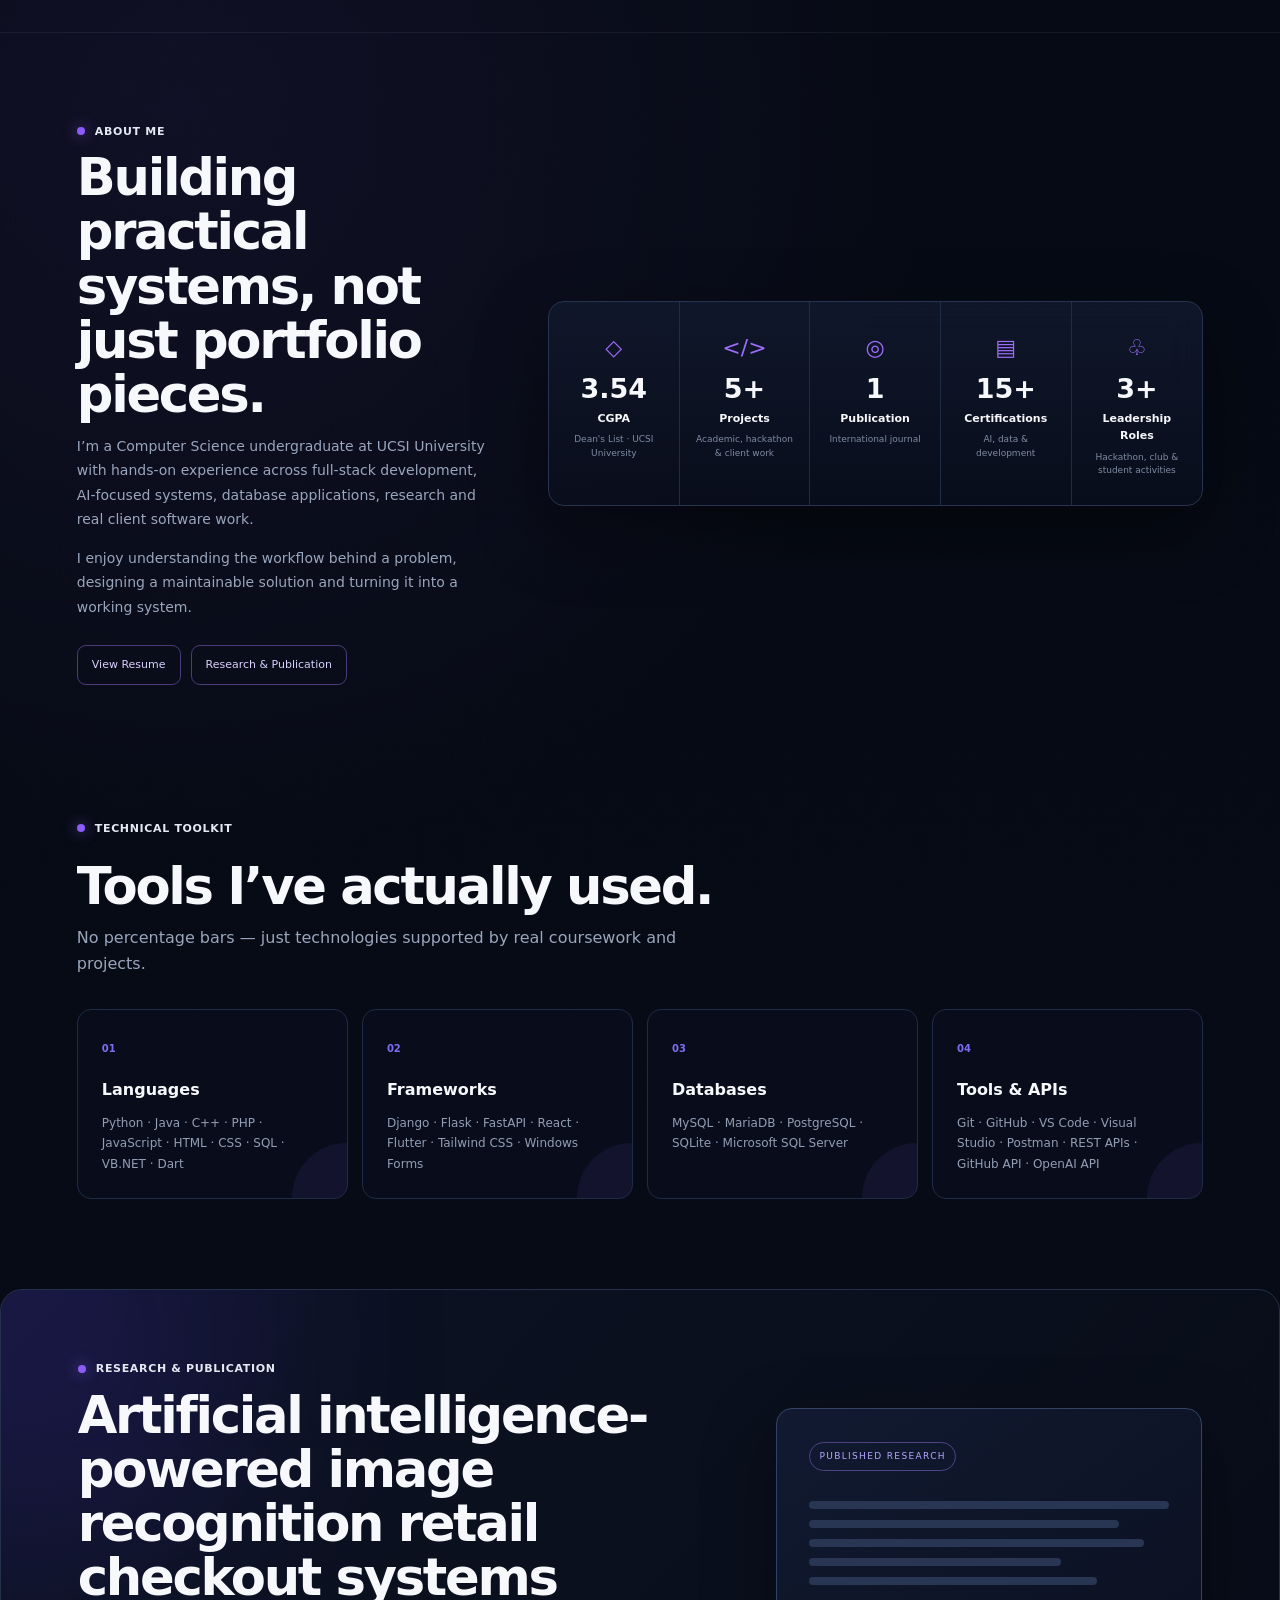
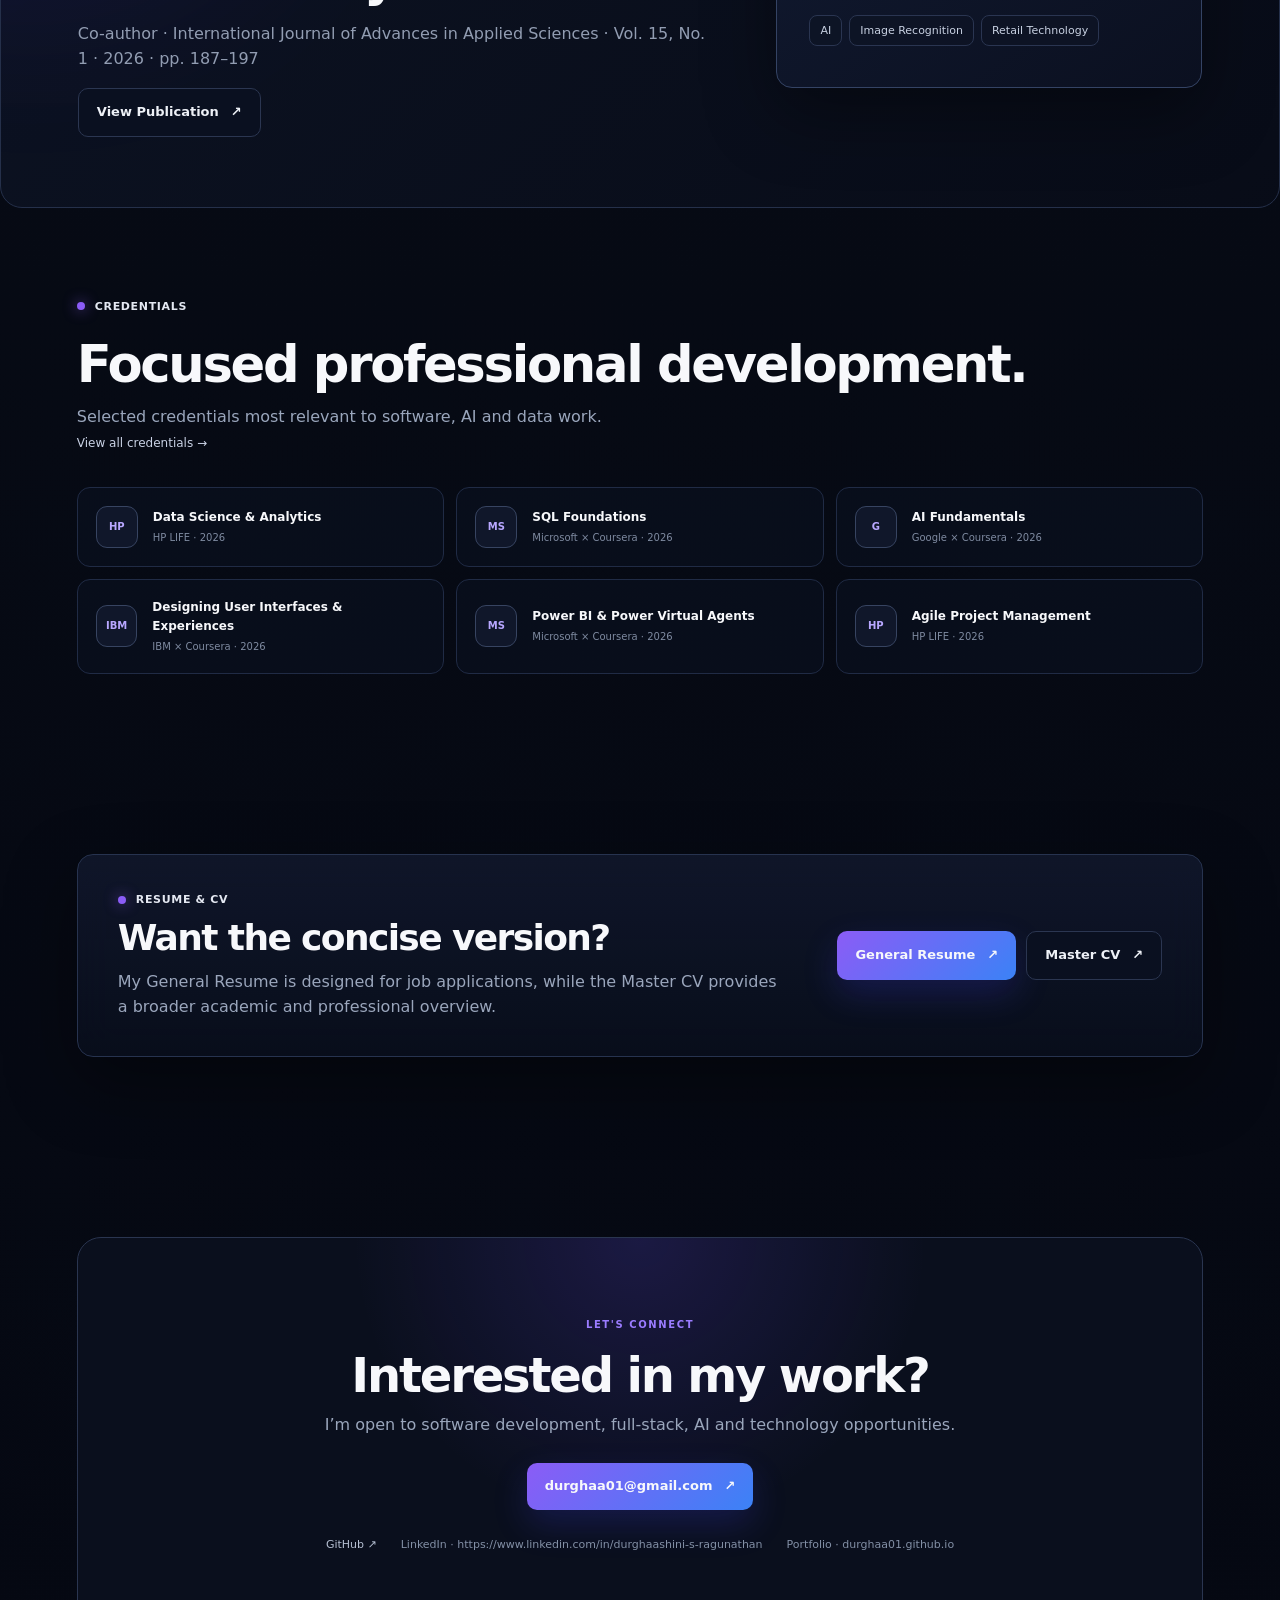
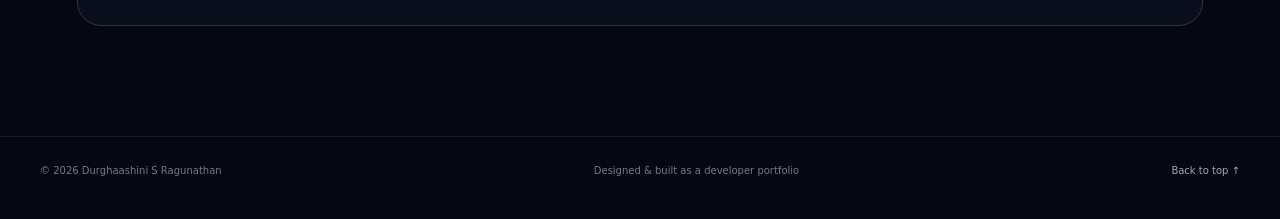
==== commit e63837bd: "Fix LinkedIn link in contact section Updated LinkedIn URL in contact section." ====
--- a/index.html
+++ b/index.html
@@ -5,6 +5,7 @@
   <meta name="viewport" content="width=device-width, initial-scale=1.0" />
   <meta name="description" content="Durghaashini S Ragunathan — software developer portfolio focused on full-stack development, AI and practical systems." />
   <title>Durghaashini S Ragunathan | Software Developer</title>
+  <link rel="icon" type="image/svg+xml" href="favicon.svg">
   <link rel="stylesheet" href="styles.css" />
 </head>
 <body>
@@ -73,9 +74,9 @@
 
     <section id="credentials" class="section credentials-section"><div class="section-kicker"><span class="dot"></span>CREDENTIALS</div><div class="section-title-row"><div><h2>Focused professional development.</h2><p>Selected credentials most relevant to software, AI and data work.</p><a class="text-link" href="research-credentials.html">View all credentials →</a></div></div><div class="credential-grid"><article><span class="credential-mark">HP</span><div><strong>Data Science & Analytics</strong><small>HP LIFE · 2026</small></div></article><article><span class="credential-mark">MS</span><div><strong>SQL Foundations</strong><small>Microsoft × Coursera · 2026</small></div></article><article><span class="credential-mark">G</span><div><strong>AI Fundamentals</strong><small>Google × Coursera · 2026</small></div></article><article><span class="credential-mark">IBM</span><div><strong>Designing User Interfaces & Experiences</strong><small>IBM × Coursera · 2026</small></div></article><article><span class="credential-mark">MS</span><div><strong>Power BI & Power Virtual Agents</strong><small>Microsoft × Coursera · 2026</small></div></article><article><span class="credential-mark">HP</span><div><strong>Agile Project Management</strong><small>HP LIFE · 2026</small></div></article></div></section>
 
-    <section id="resume" class="section resume-section"><div class="resume-panel glass-card"><div><div class="section-kicker"><span class="dot"></span>RESUME & CV</div><h2>Want the concise version?</h2><p>My General Resume is designed for job applications, while the Master CV provides a broader academic and professional overview.</p></div><div class="resume-actions"><a class="button primary" href="assets/Durghaashini-General-Resume.pdf" target="_blank" rel="noreferrer">General Resume <span>↗</span></a><a class="button secondary" href="assets/Durghaashini-Master-CV.pdf" target="_blank" rel="noreferrer">Master CV <span>↗</span></a></div></div></section>
+    <section id="resume" class="section resume-section"><div class="resume-panel glass-card"><div><div class="section-kicker"><span class="dot"></span>RESUME & CV</div><h2>Want the concise version?</h2><p>My General Resume is designed for job applications, while the Master CV provides a broader academic and professional overview.</p></div><div class="resume-actions"><a class="button primary" href="assets/Durghaashini_General_Resume.pdf" target="_blank" rel="noreferrer">General Resume <span>↗</span></a><a class="button secondary" href="assets/Durghaashini_Master_CV.pdf" target="_blank" rel="noreferrer">Master CV <span>↗</span></a></div></div></section>
 
-    <section id="contact" class="section contact-section"><div class="contact-card"><span class="contact-kicker">LET'S CONNECT</span><h2>Interested in my work?</h2><p>I’m open to software development, full-stack, AI and technology opportunities.</p><a class="button primary" href="mailto:durghaa01@gmail.com">durghaa01@gmail.com <span>↗</span></a><div class="contact-links"><a href="https://github.com/Durghaa01" target="_blank" rel="noreferrer">GitHub ↗</a><span>LinkedIn · Coming soon</span><span>Portfolio · durghaa01.github.io</span></div></div></section>
+    <section id="contact" class="section contact-section"><div class="contact-card"><span class="contact-kicker">LET'S CONNECT</span><h2>Interested in my work?</h2><p>I’m open to software development, full-stack, AI and technology opportunities.</p><a class="button primary" href="mailto:durghaa01@gmail.com">durghaa01@gmail.com <span>↗</span></a><div class="contact-links"><a href="https://github.com/Durghaa01" target="_blank" rel="noreferrer">GitHub ↗</a><span>LinkedIn · https://www.linkedin.com/in/durghaashini-s-ragunathan</span><span>Portfolio · durghaa01.github.io</span></div></div></section>
   </main>
   <footer><span>© 2026 Durghaashini S Ragunathan</span><span>Designed & built as a developer portfolio</span><a href="#top">Back to top ↑</a></footer>
   <script src="script.js"></script>
